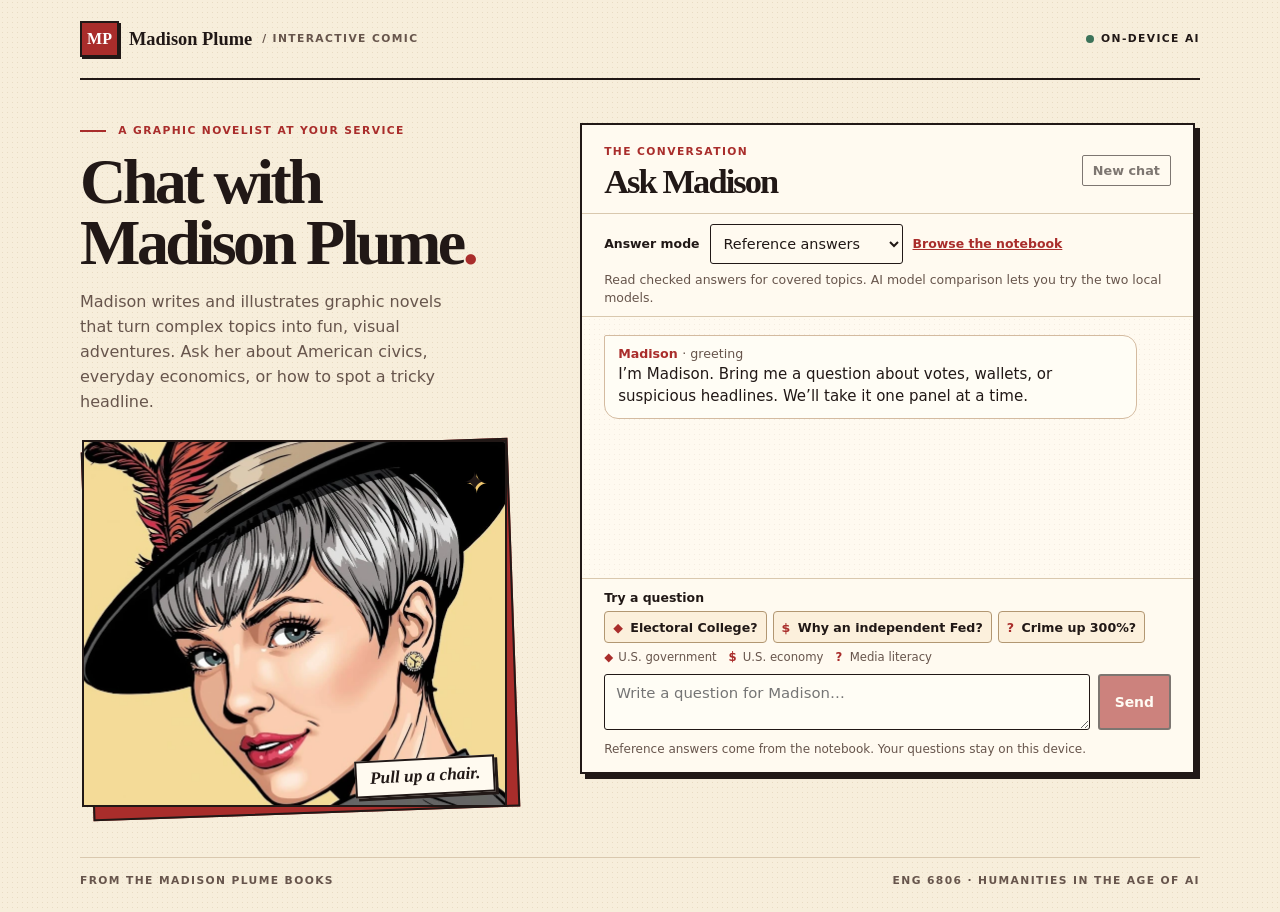
==== index.html @ 4921a209 "Expand the notebook and rotate one question per subject" ====
<!doctype html>
<html lang="en">
<head>
  <meta charset="utf-8">
  <meta name="viewport" content="width=device-width, initial-scale=1">
  <meta name="description" content="A local AI chat with graphic novelist Madison Plume about civics, money, and tricky headlines.">
  <meta name="theme-color" content="#f7eedb">
  <title>Chat with Madison Plume</title>
  <link rel="stylesheet" href="./style.css?v=5">
  <script type="module" src="./app.js?v=5"></script>
</head>
<body>
  <div class="page">
    <header class="masthead">
      <a class="imprint" href="./" aria-label="Madison Plume, home"><span class="monogram" aria-hidden="true">MP</span> Madison Plume <span class="imprint-note">/ INTERACTIVE COMIC</span></a>
      <span class="local-stamp"><span aria-hidden="true"></span> ON-DEVICE AI</span>
    </header>
    <main>
      <section class="intro" aria-labelledby="page-title">
        <p class="eyebrow"><span class="dash" aria-hidden="true"></span> A GRAPHIC NOVELIST AT YOUR SERVICE</p>
        <h1 id="page-title">Chat with<br> Madison Plume<span>.</span></h1>
        <p class="intro-copy">Madison writes and illustrates graphic novels that turn complex topics into fun, visual adventures. Ask her about American civics, everyday economics, or how to spot a tricky headline.</p>
        <figure class="portrait" id="portrait" data-pose="idle">
          <div class="portrait-art">
            <img src="./assets/madison-plume.webp" width="860" height="860" alt="Madison Plume, a silver-haired cartoon author in a black hat with a red feather.">
          </div>
          <span class="portrait-mark" aria-hidden="true">✦</span>
          <figcaption id="portrait-caption" aria-hidden="true">Pull up a chair.</figcaption>
        </figure>
      </section>

      <section class="chat" aria-labelledby="chat-title">
        <header class="chat-header">
          <div><p class="eyebrow">THE CONVERSATION</p><h2 id="chat-title">Ask Madison</h2></div>
          <button type="button" id="clear" class="quiet" disabled>New chat</button>
        </header>

        <div class="answer-options">
          <div class="answer-options-row">
            <label for="answer-mode">Answer mode</label>
            <select id="answer-mode">
              <option value="reference" selected>Reference answers</option>
              <option value="ai">AI model comparison</option>
            </select>
            <a href="https://github.com/KGSUCF/ENG6806_chat-with-madison-plume/blob/main/reference-notebook.md">Browse the notebook</a>
          </div>
          <p class="setup-note" id="mode-note">Read checked answers for covered topics. AI model comparison lets you try the two local models.</p>
        </div>

        <div class="setup" id="model-setup" hidden>
          <div class="setup-row">
            <div class="model-field">
              <label for="model">Choose a model</label>
              <select id="model">
                <option value="small">Small · 135M · ~136 MB</option>
                <option value="large">Larger · 360M · ~363 MB</option>
              </select>
            </div>
            <button type="button" id="load" class="primary">Download model</button>
          </div>
          <p class="setup-note" id="model-note">Start with Small. Your browser can save the download for later. Larger runs on your CPU for compatibility. Your messages stay on this device.</p>
          <div id="progress-wrap" class="progress-wrap" hidden>
            <progress id="progress" max="100" aria-label="Model download progress"></progress>
            <span id="progress-text" aria-hidden="true"></span>
          </div>
          <p class="status" id="model-status" role="status" hidden></p>
        </div>

        <div id="transcript" class="transcript" role="region" aria-label="Conversation" tabindex="0">
          <article class="turn">
            <h3>Madison <span>· greeting</span></h3>
            <p>I’m Madison. Bring me a question about votes, wallets, or suspicious headlines. We’ll take it one panel at a time.</p>
          </article>
        </div>
        <div class="visually-hidden" id="announcement" role="status"></div>
        <aside class="civics-reference" id="comparison-reference" aria-labelledby="comparison-title" hidden>
          <h3 id="comparison-title"></h3>
          <p id="comparison-facts"></p>
          <div class="reference-sources" id="comparison-sources"></div>
        </aside>
        <div class="starters">
          <p>Try a question</p>
          <div class="starter-buttons" id="starter-buttons"></div>
          <ul class="topic-legend" aria-label="Question symbols">
            <li><span aria-hidden="true">◆</span> U.S. government</li>
            <li><span aria-hidden="true">$</span> U.S. economy</li>
            <li><span aria-hidden="true">?</span> Media literacy</li>
          </ul>
        </div>

        <form id="composer" class="composer">
          <label class="visually-hidden" for="question">Your question for Madison</label>
          <textarea id="question" rows="2" maxlength="500" placeholder="Write a question for Madison…" required></textarea>
          <button id="send" class="primary send" type="submit" disabled>Send</button>
        </form>
        <div class="chat-foot">
          <p id="answer-foot">Reference answers come from the notebook. Your questions stay on this device.</p>
          <p id="reply-time" hidden></p>
        </div>
      </section>
    </main>
    <footer class="page-footer"><span>FROM THE MADISON PLUME BOOKS</span><span>ENG 6806 · HUMANITIES IN THE AGE OF AI</span></footer>
    <noscript><p class="noscript">Turn on JavaScript to load the model and chat.</p></noscript>
  </div>
</body>
</html>
---- style.css ----
:root {
  color-scheme: light;
  --ink: #211816;
  --muted: #67554c;
  --paper: #f7eedb;
  --panel: #fffaf0;
  --pink: #f5d5ca;
  --red: #a92d2b;
  --line: #d9c8ae;
  --gold: #f1c86f;
  font-family: system-ui, sans-serif;
  color: var(--ink);
  background: var(--paper);
}
* { box-sizing: border-box; }
[hidden] { display: none !important; }
body {
  margin: 0;
  background-image: radial-gradient(#916f3a25 .65px, transparent .65px);
  background-size: 5px 5px;
}
button, select, textarea { font: inherit; color: inherit; }
button { cursor: pointer; }
button:disabled { cursor: default; opacity: .58; }
:focus-visible { outline: 3px solid #166759; outline-offset: 3px; }
.page { width: min(1120px, calc(100% - 72px)); margin: 0 auto; }
.masthead, .page-footer { display: flex; align-items: center; justify-content: space-between; gap: 12px; }
.masthead { min-height: 80px; border-bottom: 2px solid var(--ink); }
.imprint { color: var(--ink); text-decoration: none; font: bold 1.15rem Georgia, serif; display: flex; align-items: center; gap: 10px; }
.monogram { display: grid; place-items: center; width: 39px; height: 36px; background: var(--red); color: white; border: 2px solid var(--ink); box-shadow: 2px 2px var(--ink); font-size: 1rem; }
.imprint-note, .local-stamp, .eyebrow, .page-footer {
  font: 750 .67rem/1.45 system-ui, sans-serif;
  letter-spacing: .13em;
}
.imprint-note, .page-footer { color: var(--muted); }
.local-stamp { display: flex; align-items: center; gap: 7px; white-space: nowrap; }
.local-stamp span { width: 8px; height: 8px; background: #3c7359; border-radius: 50%; }
main { display: grid; grid-template-columns: minmax(0, .83fr) minmax(0, 1.17fr); gap: clamp(32px, 5vw, 75px); align-items: start; padding: 43px 5px 37px 0; }
.eyebrow { color: var(--red); margin: 0; }
.dash { display: inline-block; width: 26px; height: 2px; vertical-align: middle; background: currentColor; margin-right: 7px; }
h1, h2 { font-family: Georgia, serif; letter-spacing: -.055em; }
h1 { font-size: clamp(3.1rem, 5vw, 4.6rem); line-height: .96; margin: 12px 0 17px; }
h1 span { color: var(--red); }
.intro-copy { margin: 0 0 26px; max-width: 36ch; line-height: 1.55; color: var(--muted); }
.portrait { position: relative; margin: 0 9px 13px 2px; isolation: isolate; }
.portrait::before {
  content: ""; position: absolute; z-index: -1; inset: 5px -7px -7px 5px;
  background: var(--red); border: 2px solid var(--ink); transform: rotate(-2deg);
}
.portrait-art { overflow: hidden; border: 2px solid var(--ink); background: var(--gold); aspect-ratio: 1.16; }
.portrait-art img { display: block; width: 100%; height: 100%; object-fit: cover; object-position: 50% 39%; transform: scale(1.02); transform-origin: 52% 59%; transition: transform .35s ease; }
.portrait-mark { position: absolute; top: 7%; right: 5%; color: var(--ink); text-shadow: 2px 2px var(--gold); font-size: 1.65rem; }
figcaption {
  position: absolute; right: 12px; bottom: 12px; max-width: calc(100% - 24px);
  border: 2px solid var(--ink); box-shadow: 3px 3px var(--ink);
  padding: 6px 13px 7px; background: var(--panel); transform: rotate(-3deg);
  font: bold italic 1.08rem Georgia, serif;
}
.portrait[data-pose="thinking"] img { transform: scale(1.09) rotate(-2.5deg) translate(1%, 0); }
.portrait[data-pose="replying"] img { animation: nod .65s ease-out; }
.portrait[data-pose="replying"] .portrait-mark { animation: glint .55s ease-out; }
@keyframes nod {
  0% { transform: scale(1.09) rotate(-2.5deg); }
  42% { transform: scale(1.08) rotate(2deg) translateY(1.6%); }
  100% { transform: scale(1.02); }
}
@keyframes glint { 50% { transform: rotate(24deg) scale(1.48); } }
.chat { display: flex; flex-direction: column; min-width: 0; background: var(--panel); border: 2px solid var(--ink); box-shadow: 5px 5px var(--ink); }
.chat-header, .setup, .starters, .composer, .chat-foot { padding-inline: 22px; }
.chat-header { display: flex; justify-content: space-between; align-items: center; gap: 12px; padding-block: 19px 15px; }
h2 { font-size: 2.15rem; line-height: 1; margin: 4px 0 0; }
.quiet { border: 1px solid var(--ink); background: none; padding: 7px 10px; border-radius: 2px; font-size: .8rem; font-weight: 700; }
.quiet:hover:enabled { background: var(--pink); }
.setup { background: #f0e4cd; border-block: 1px solid var(--line); padding-block: 12px 11px; }
.setup-row { display: flex; align-items: end; flex-wrap: wrap; gap: 8px; }
.model-field { display: grid; flex: 1 1 185px; gap: 4px; min-width: 0; }
.model-field label, .starters > p { font-size: .78rem; font-weight: 750; }
select { min-width: 0; width: 100%; background: var(--panel); border: 1px solid var(--ink); border-radius: 3px; padding: 8px 9px; min-height: 40px; font-size: .9rem; }
.primary { min-height: 40px; padding: 8px 13px; border: 2px solid var(--ink); border-radius: 3px; font-weight: 750; font-size: .87rem; background: var(--red); color: #fffdf7; }
.primary:hover:enabled { background: #842320; }
.setup-note, .status, .chat-foot p { margin: 7px 0 0; color: var(--muted); font-size: .78rem; line-height: 1.42; }
.answer-options { padding: 10px 22px; border-block: 1px solid var(--line); }
.answer-options-row { display: flex; flex-wrap: wrap; align-items: center; gap: 6px 10px; }
.answer-options label, .answer-options a { font-size: .78rem; font-weight: 750; }
.answer-options select { width: auto; max-width: 100%; }
.answer-options a { color: var(--red); }
.status { color: var(--ink); font-weight: 650; }
.status[data-error="true"] { color: #8c221d; }
.progress-wrap { display: flex; align-items: center; gap: 8px; margin-top: 8px; }
progress { width: 100%; height: 12px; accent-color: var(--red); }
#progress-text { font-size: .75rem; font-weight: 700; }
.transcript {
  height: clamp(230px, 29vh, 320px); overflow: auto; padding: 18px 22px; overscroll-behavior: contain;
  background-image: radial-gradient(#aa87641c .6px, transparent .6px); background-size: 5px 5px;
  scrollbar-color: #b39b7b var(--panel); scrollbar-width: thin;
}
.transcript:focus-visible { outline-offset: -4px; }
.turn { border: 1px solid #d4bba0; border-radius: 2px 14px 14px 14px; padding: 10px 13px; max-width: 94%; background: #fffdf5; }
.turn + .turn { margin-top: 10px; }
.turn.user { margin-left: auto; background: #f6dfd2; border-radius: 14px 2px 14px 14px; width: fit-content; }
.turn h3 { font-size: .79rem; color: var(--red); margin: 0 0 3px; }
.turn h3 span { font-weight: 500; color: var(--muted); }
.turn p { margin: 0; font-size: .94rem; line-height: 1.45; overflow-wrap: anywhere; white-space: pre-wrap; }
.turn.pending p { color: var(--muted); font-style: italic; }
.civics-reference { margin: 0 14px 10px; padding: 9px 12px; border: 1px solid var(--line); border-left: 3px solid var(--red); background: #f0e4cd; font-size: .82rem; line-height: 1.45; }
.civics-reference h3, .civics-reference p { margin: 0 0 4px; }
.civics-reference h3 { font-size: .82rem; }
.reference-sources { display: grid; gap: 3px; margin-top: 7px; }
.reference-sources a { color: var(--red); font-size: .78rem; font-weight: 700; }
.starters { border-top: 1px solid var(--line); padding-block: 11px 10px; }
.starters > p { margin: 0 0 6px; }
.starter-buttons { display: flex; flex-wrap: wrap; gap: 6px; }
.starter-buttons button { background: #fcf0dc; border: 1px solid #b29772; border-radius: 4px; font-size: .79rem; font-weight: 700; padding: 6px 8px; min-height: 32px; }
.starter-buttons button:hover:enabled { background: var(--pink); border-color: var(--red); }
.starter-buttons span { color: var(--red); margin-right: 3px; }
.topic-legend { display: flex; flex-wrap: wrap; gap: 4px 12px; margin: 7px 0 0; padding: 0; list-style: none; color: var(--muted); font-size: .73rem; }
.topic-legend span { display: inline-block; min-width: .9em; color: var(--red); font-weight: 750; }
.composer { display: flex; gap: 8px; align-items: stretch; }
textarea { display: block; flex: 1 1 auto; width: 0; min-height: 48px; padding: 9px 11px; border: 1px solid var(--ink); border-radius: 3px; background: #fffdf5; font-size: .93rem; resize: vertical; }
.send { white-space: nowrap; padding-inline: 15px; }
.send span { margin-left: 3px; }
.chat-foot { padding-block: 4px 14px; }
.chat-foot p { font-size: .75rem; }
#reply-time { color: var(--ink); }
.page-footer { border-top: 1px solid var(--line); padding: 15px 0 24px; }
.visually-hidden { position: absolute; width: 1px; height: 1px; padding: 0; overflow: hidden; clip-path: inset(50%); white-space: nowrap; }
@media (max-width: 850px) {
  .page { width: calc(100% - 42px); }
  main { gap: 26px; }
  h1 { font-size: clamp(2.7rem, 6.2vw, 4rem); }
  .chat-header, .answer-options, .setup, .starters, .composer, .chat-foot, .transcript { padding-inline: 14px; }
}
@media (max-width: 680px) {
  .page { width: calc(100% - 32px); }
  .masthead { min-height: 62px; }
  .imprint-note { display: none; }
  main { grid-template-columns: 1fr; gap: 23px; padding-top: 24px; }
  h1 { font-size: clamp(2.7rem, 11vw, 4rem); }
  h1 br { display: none; }
  .intro-copy { margin-bottom: 16px; max-width: 55ch; }
  .portrait { max-width: 425px; }
  .portrait-art { aspect-ratio: 1.38; }
  .portrait-art img { object-position: 50% 33%; }
  .chat { box-shadow: 4px 4px var(--ink); }
  .transcript { height: 240px; }
  .page-footer { flex-wrap: wrap; }
}
@media (prefers-reduced-motion: reduce) {
  .portrait[data-pose] img, .portrait[data-pose] .portrait-mark { transform: none; animation: none; transition: none; }
}
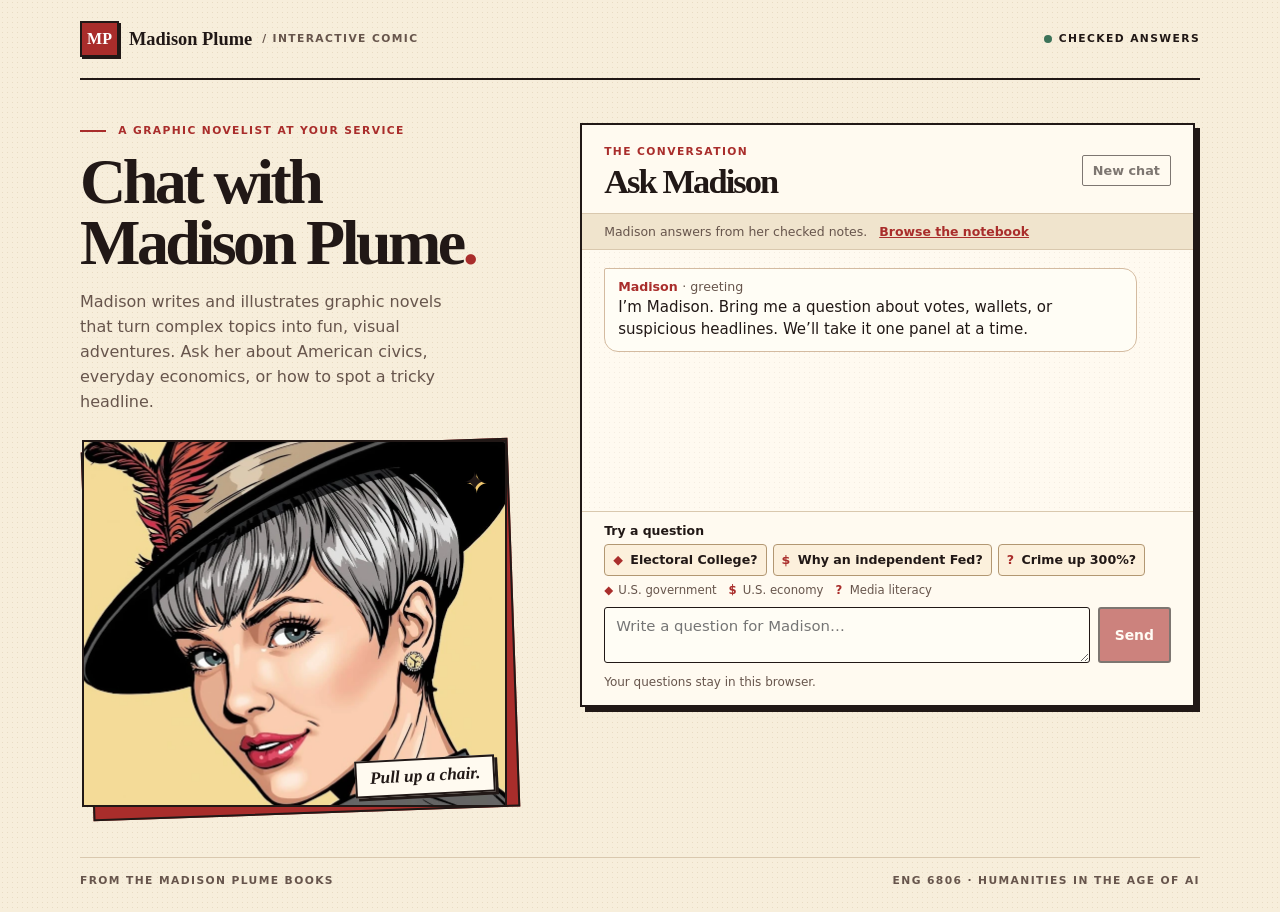
==== commit e7cfe680: "Have Madison reply with exact notebook text" ====
--- a/index.html
+++ b/index.html
@@ -3,17 +3,17 @@
 <head>
   <meta charset="utf-8">
   <meta name="viewport" content="width=device-width, initial-scale=1">
-  <meta name="description" content="A local AI chat with graphic novelist Madison Plume about civics, money, and tricky headlines.">
+  <meta name="description" content="Ask graphic novelist Madison Plume about civics, money, and tricky headlines. Her answers come from a checked reference notebook.">
   <meta name="theme-color" content="#f7eedb">
   <title>Chat with Madison Plume</title>
-  <link rel="stylesheet" href="./style.css?v=5">
-  <script type="module" src="./app.js?v=5"></script>
+  <link rel="stylesheet" href="./style.css?v=8">
+  <script type="module" src="./app.js?v=8"></script>
 </head>
 <body>
   <div class="page">
     <header class="masthead">
       <a class="imprint" href="./" aria-label="Madison Plume, home"><span class="monogram" aria-hidden="true">MP</span> Madison Plume <span class="imprint-note">/ INTERACTIVE COMIC</span></a>
-      <span class="local-stamp"><span aria-hidden="true"></span> ON-DEVICE AI</span>
+      <span class="local-stamp"><span aria-hidden="true"></span> CHECKED ANSWERS</span>
     </header>
     <main>
       <section class="intro" aria-labelledby="page-title">
@@ -35,35 +35,9 @@
           <button type="button" id="clear" class="quiet" disabled>New chat</button>
         </header>
 
-        <div class="answer-options">
-          <div class="answer-options-row">
-            <label for="answer-mode">Answer mode</label>
-            <select id="answer-mode">
-              <option value="reference" selected>Reference answers</option>
-              <option value="ai">AI model comparison</option>
-            </select>
-            <a href="https://github.com/KGSUCF/ENG6806_chat-with-madison-plume/blob/main/reference-notebook.md">Browse the notebook</a>
-          </div>
-          <p class="setup-note" id="mode-note">Read checked answers for covered topics. AI model comparison lets you try the two local models.</p>
-        </div>
-
-        <div class="setup" id="model-setup" hidden>
-          <div class="setup-row">
-            <div class="model-field">
-              <label for="model">Choose a model</label>
-              <select id="model">
-                <option value="small">Small · 135M · ~136 MB</option>
-                <option value="large">Larger · 360M · ~363 MB</option>
-              </select>
-            </div>
-            <button type="button" id="load" class="primary">Download model</button>
-          </div>
-          <p class="setup-note" id="model-note">Start with Small. Your browser can save the download for later. Larger runs on your CPU for compatibility. Your messages stay on this device.</p>
-          <div id="progress-wrap" class="progress-wrap" hidden>
-            <progress id="progress" max="100" aria-label="Model download progress"></progress>
-            <span id="progress-text" aria-hidden="true"></span>
-          </div>
-          <p class="status" id="model-status" role="status" hidden></p>
+        <div class="notebook-banner">
+          <p>Madison answers from her checked notes.</p>
+          <a href="https://github.com/KGSUCF/ENG6806_chat-with-madison-plume/blob/main/reference-notebook.md">Browse the notebook</a>
         </div>
 
         <div id="transcript" class="transcript" role="region" aria-label="Conversation" tabindex="0">
@@ -73,11 +47,6 @@
           </article>
         </div>
         <div class="visually-hidden" id="announcement" role="status"></div>
-        <aside class="civics-reference" id="comparison-reference" aria-labelledby="comparison-title" hidden>
-          <h3 id="comparison-title"></h3>
-          <p id="comparison-facts"></p>
-          <div class="reference-sources" id="comparison-sources"></div>
-        </aside>
         <div class="starters">
           <p>Try a question</p>
           <div class="starter-buttons" id="starter-buttons"></div>
@@ -94,13 +63,12 @@
           <button id="send" class="primary send" type="submit" disabled>Send</button>
         </form>
         <div class="chat-foot">
-          <p id="answer-foot">Reference answers come from the notebook. Your questions stay on this device.</p>
-          <p id="reply-time" hidden></p>
+          <p>Your questions stay in this browser.</p>
         </div>
       </section>
     </main>
     <footer class="page-footer"><span>FROM THE MADISON PLUME BOOKS</span><span>ENG 6806 · HUMANITIES IN THE AGE OF AI</span></footer>
-    <noscript><p class="noscript">Turn on JavaScript to load the model and chat.</p></noscript>
+    <noscript><p class="noscript">Turn on JavaScript to chat with Madison.</p></noscript>
   </div>
 </body>
 </html>
--- a/style.css
+++ b/style.css
@@ -19,7 +19,7 @@
   background-image: radial-gradient(#916f3a25 .65px, transparent .65px);
   background-size: 5px 5px;
 }
-button, select, textarea { font: inherit; color: inherit; }
+button, textarea { font: inherit; color: inherit; }
 button { cursor: pointer; }
 button:disabled { cursor: default; opacity: .58; }
 :focus-visible { outline: 3px solid #166759; outline-offset: 3px; }
@@ -66,29 +66,16 @@
 }
 @keyframes glint { 50% { transform: rotate(24deg) scale(1.48); } }
 .chat { display: flex; flex-direction: column; min-width: 0; background: var(--panel); border: 2px solid var(--ink); box-shadow: 5px 5px var(--ink); }
-.chat-header, .setup, .starters, .composer, .chat-foot { padding-inline: 22px; }
+.chat-header, .notebook-banner, .starters, .composer, .chat-foot { padding-inline: 22px; }
 .chat-header { display: flex; justify-content: space-between; align-items: center; gap: 12px; padding-block: 19px 15px; }
 h2 { font-size: 2.15rem; line-height: 1; margin: 4px 0 0; }
 .quiet { border: 1px solid var(--ink); background: none; padding: 7px 10px; border-radius: 2px; font-size: .8rem; font-weight: 700; }
 .quiet:hover:enabled { background: var(--pink); }
-.setup { background: #f0e4cd; border-block: 1px solid var(--line); padding-block: 12px 11px; }
-.setup-row { display: flex; align-items: end; flex-wrap: wrap; gap: 8px; }
-.model-field { display: grid; flex: 1 1 185px; gap: 4px; min-width: 0; }
-.model-field label, .starters > p { font-size: .78rem; font-weight: 750; }
-select { min-width: 0; width: 100%; background: var(--panel); border: 1px solid var(--ink); border-radius: 3px; padding: 8px 9px; min-height: 40px; font-size: .9rem; }
 .primary { min-height: 40px; padding: 8px 13px; border: 2px solid var(--ink); border-radius: 3px; font-weight: 750; font-size: .87rem; background: var(--red); color: #fffdf7; }
 .primary:hover:enabled { background: #842320; }
-.setup-note, .status, .chat-foot p { margin: 7px 0 0; color: var(--muted); font-size: .78rem; line-height: 1.42; }
-.answer-options { padding: 10px 22px; border-block: 1px solid var(--line); }
-.answer-options-row { display: flex; flex-wrap: wrap; align-items: center; gap: 6px 10px; }
-.answer-options label, .answer-options a { font-size: .78rem; font-weight: 750; }
-.answer-options select { width: auto; max-width: 100%; }
-.answer-options a { color: var(--red); }
-.status { color: var(--ink); font-weight: 650; }
-.status[data-error="true"] { color: #8c221d; }
-.progress-wrap { display: flex; align-items: center; gap: 8px; margin-top: 8px; }
-progress { width: 100%; height: 12px; accent-color: var(--red); }
-#progress-text { font-size: .75rem; font-weight: 700; }
+.notebook-banner { display: flex; flex-wrap: wrap; align-items: center; gap: 5px 12px; padding-block: 10px; border-block: 1px solid var(--line); background: #f0e4cd; color: var(--muted); font-size: .78rem; }
+.notebook-banner p { margin: 0; }
+.notebook-banner a { color: var(--red); font-weight: 750; }
 .transcript {
   height: clamp(230px, 29vh, 320px); overflow: auto; padding: 18px 22px; overscroll-behavior: contain;
   background-image: radial-gradient(#aa87641c .6px, transparent .6px); background-size: 5px 5px;
@@ -101,14 +88,10 @@
 .turn h3 { font-size: .79rem; color: var(--red); margin: 0 0 3px; }
 .turn h3 span { font-weight: 500; color: var(--muted); }
 .turn p { margin: 0; font-size: .94rem; line-height: 1.45; overflow-wrap: anywhere; white-space: pre-wrap; }
-.turn.pending p { color: var(--muted); font-style: italic; }
-.civics-reference { margin: 0 14px 10px; padding: 9px 12px; border: 1px solid var(--line); border-left: 3px solid var(--red); background: #f0e4cd; font-size: .82rem; line-height: 1.45; }
-.civics-reference h3, .civics-reference p { margin: 0 0 4px; }
-.civics-reference h3 { font-size: .82rem; }
 .reference-sources { display: grid; gap: 3px; margin-top: 7px; }
 .reference-sources a { color: var(--red); font-size: .78rem; font-weight: 700; }
 .starters { border-top: 1px solid var(--line); padding-block: 11px 10px; }
-.starters > p { margin: 0 0 6px; }
+.starters > p { margin: 0 0 6px; font-size: .78rem; font-weight: 750; }
 .starter-buttons { display: flex; flex-wrap: wrap; gap: 6px; }
 .starter-buttons button { background: #fcf0dc; border: 1px solid #b29772; border-radius: 4px; font-size: .79rem; font-weight: 700; padding: 6px 8px; min-height: 32px; }
 .starter-buttons button:hover:enabled { background: var(--pink); border-color: var(--red); }
@@ -118,17 +101,15 @@
 .composer { display: flex; gap: 8px; align-items: stretch; }
 textarea { display: block; flex: 1 1 auto; width: 0; min-height: 48px; padding: 9px 11px; border: 1px solid var(--ink); border-radius: 3px; background: #fffdf5; font-size: .93rem; resize: vertical; }
 .send { white-space: nowrap; padding-inline: 15px; }
-.send span { margin-left: 3px; }
 .chat-foot { padding-block: 4px 14px; }
-.chat-foot p { font-size: .75rem; }
-#reply-time { color: var(--ink); }
+.chat-foot p { margin: 7px 0 0; color: var(--muted); font-size: .75rem; line-height: 1.42; }
 .page-footer { border-top: 1px solid var(--line); padding: 15px 0 24px; }
 .visually-hidden { position: absolute; width: 1px; height: 1px; padding: 0; overflow: hidden; clip-path: inset(50%); white-space: nowrap; }
 @media (max-width: 850px) {
   .page { width: calc(100% - 42px); }
   main { gap: 26px; }
   h1 { font-size: clamp(2.7rem, 6.2vw, 4rem); }
-  .chat-header, .answer-options, .setup, .starters, .composer, .chat-foot, .transcript { padding-inline: 14px; }
+  .chat-header, .notebook-banner, .starters, .composer, .chat-foot, .transcript { padding-inline: 14px; }
 }
 @media (max-width: 680px) {
   .page { width: calc(100% - 32px); }
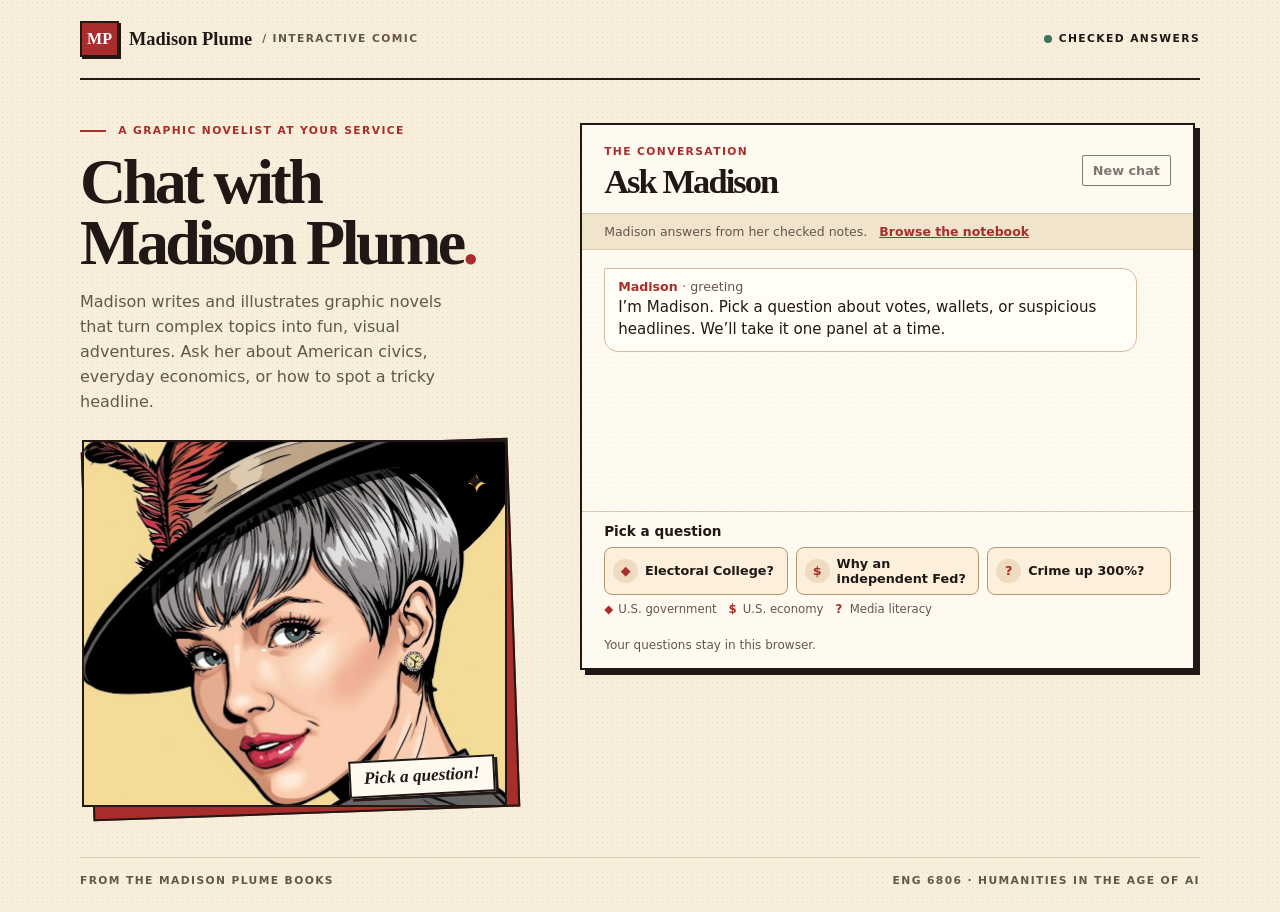
==== commit de5c97c8: "Let visitors choose questions with checked answers" ====
--- a/index.html
+++ b/index.html
@@ -6,8 +6,8 @@
   <meta name="description" content="Ask graphic novelist Madison Plume about civics, money, and tricky headlines. Her answers come from a checked reference notebook.">
   <meta name="theme-color" content="#f7eedb">
   <title>Chat with Madison Plume</title>
-  <link rel="stylesheet" href="./style.css?v=8">
-  <script type="module" src="./app.js?v=8"></script>
+  <link rel="stylesheet" href="./style.css?v=9">
+  <script type="module" src="./app.js?v=9"></script>
 </head>
 <body>
   <div class="page">
@@ -43,13 +43,14 @@
         <div id="transcript" class="transcript" role="region" aria-label="Conversation" tabindex="0">
           <article class="turn">
             <h3>Madison <span>· greeting</span></h3>
-            <p>I’m Madison. Bring me a question about votes, wallets, or suspicious headlines. We’ll take it one panel at a time.</p>
+            <p>I’m Madison. Pick a question about votes, wallets, or suspicious headlines. We’ll take it one panel at a time.</p>
           </article>
         </div>
         <div class="visually-hidden" id="announcement" role="status"></div>
         <div class="starters">
-          <p>Try a question</p>
-          <div class="starter-buttons" id="starter-buttons"></div>
+          <h3 id="question-heading">Pick a question</h3>
+          <p id="question-status" role="status">Opening Madison’s notebook…</p>
+          <div class="starter-buttons" id="starter-buttons" role="group" aria-labelledby="question-heading"></div>
           <ul class="topic-legend" aria-label="Question symbols">
             <li><span aria-hidden="true">◆</span> U.S. government</li>
             <li><span aria-hidden="true">$</span> U.S. economy</li>
@@ -57,11 +58,6 @@
           </ul>
         </div>
 
-        <form id="composer" class="composer">
-          <label class="visually-hidden" for="question">Your question for Madison</label>
-          <textarea id="question" rows="2" maxlength="500" placeholder="Write a question for Madison…" required></textarea>
-          <button id="send" class="primary send" type="submit" disabled>Send</button>
-        </form>
         <div class="chat-foot">
           <p>Your questions stay in this browser.</p>
         </div>
--- a/style.css
+++ b/style.css
@@ -19,7 +19,7 @@
   background-image: radial-gradient(#916f3a25 .65px, transparent .65px);
   background-size: 5px 5px;
 }
-button, textarea { font: inherit; color: inherit; }
+button { font: inherit; color: inherit; }
 button { cursor: pointer; }
 button:disabled { cursor: default; opacity: .58; }
 :focus-visible { outline: 3px solid #166759; outline-offset: 3px; }
@@ -66,13 +66,11 @@
 }
 @keyframes glint { 50% { transform: rotate(24deg) scale(1.48); } }
 .chat { display: flex; flex-direction: column; min-width: 0; background: var(--panel); border: 2px solid var(--ink); box-shadow: 5px 5px var(--ink); }
-.chat-header, .notebook-banner, .starters, .composer, .chat-foot { padding-inline: 22px; }
+.chat-header, .notebook-banner, .starters, .chat-foot { padding-inline: 22px; }
 .chat-header { display: flex; justify-content: space-between; align-items: center; gap: 12px; padding-block: 19px 15px; }
 h2 { font-size: 2.15rem; line-height: 1; margin: 4px 0 0; }
 .quiet { border: 1px solid var(--ink); background: none; padding: 7px 10px; border-radius: 2px; font-size: .8rem; font-weight: 700; }
 .quiet:hover:enabled { background: var(--pink); }
-.primary { min-height: 40px; padding: 8px 13px; border: 2px solid var(--ink); border-radius: 3px; font-weight: 750; font-size: .87rem; background: var(--red); color: #fffdf7; }
-.primary:hover:enabled { background: #842320; }
 .notebook-banner { display: flex; flex-wrap: wrap; align-items: center; gap: 5px 12px; padding-block: 10px; border-block: 1px solid var(--line); background: #f0e4cd; color: var(--muted); font-size: .78rem; }
 .notebook-banner p { margin: 0; }
 .notebook-banner a { color: var(--red); font-weight: 750; }
@@ -91,16 +89,14 @@
 .reference-sources { display: grid; gap: 3px; margin-top: 7px; }
 .reference-sources a { color: var(--red); font-size: .78rem; font-weight: 700; }
 .starters { border-top: 1px solid var(--line); padding-block: 11px 10px; }
-.starters > p { margin: 0 0 6px; font-size: .78rem; font-weight: 750; }
-.starter-buttons { display: flex; flex-wrap: wrap; gap: 6px; }
-.starter-buttons button { background: #fcf0dc; border: 1px solid #b29772; border-radius: 4px; font-size: .79rem; font-weight: 700; padding: 6px 8px; min-height: 32px; }
+.starters h3 { margin: 0 0 8px; font-size: .85rem; }
+#question-status { margin: 0 0 8px; color: var(--muted); font-size: .8rem; }
+.starter-buttons { display: grid; grid-template-columns: repeat(3, minmax(0, 1fr)); gap: 8px; }
+.starter-buttons button { display: flex; align-items: center; gap: 7px; background: #fcf0dc; border: 1px solid #b29772; border-radius: 8px; font-size: .8rem; font-weight: 700; padding: 8px; min-height: 46px; text-align: left; }
 .starter-buttons button:hover:enabled { background: var(--pink); border-color: var(--red); }
-.starter-buttons span { color: var(--red); margin-right: 3px; }
+.question-symbol { display: grid; place-items: center; flex: 0 0 1.55rem; aspect-ratio: 1; border-radius: 50%; background: #efdbc0; color: var(--red); }
 .topic-legend { display: flex; flex-wrap: wrap; gap: 4px 12px; margin: 7px 0 0; padding: 0; list-style: none; color: var(--muted); font-size: .73rem; }
 .topic-legend span { display: inline-block; min-width: .9em; color: var(--red); font-weight: 750; }
-.composer { display: flex; gap: 8px; align-items: stretch; }
-textarea { display: block; flex: 1 1 auto; width: 0; min-height: 48px; padding: 9px 11px; border: 1px solid var(--ink); border-radius: 3px; background: #fffdf5; font-size: .93rem; resize: vertical; }
-.send { white-space: nowrap; padding-inline: 15px; }
 .chat-foot { padding-block: 4px 14px; }
 .chat-foot p { margin: 7px 0 0; color: var(--muted); font-size: .75rem; line-height: 1.42; }
 .page-footer { border-top: 1px solid var(--line); padding: 15px 0 24px; }
@@ -109,7 +105,7 @@
   .page { width: calc(100% - 42px); }
   main { gap: 26px; }
   h1 { font-size: clamp(2.7rem, 6.2vw, 4rem); }
-  .chat-header, .notebook-banner, .starters, .composer, .chat-foot, .transcript { padding-inline: 14px; }
+  .chat-header, .notebook-banner, .starters, .chat-foot, .transcript { padding-inline: 14px; }
 }
 @media (max-width: 680px) {
   .page { width: calc(100% - 32px); }
@@ -126,6 +122,9 @@
   .transcript { height: 240px; }
   .page-footer { flex-wrap: wrap; }
 }
+@media (max-width: 540px) {
+  .starter-buttons { grid-template-columns: 1fr; }
+}
 @media (prefers-reduced-motion: reduce) {
   .portrait[data-pose] img, .portrait[data-pose] .portrait-mark { transform: none; animation: none; transition: none; }
 }
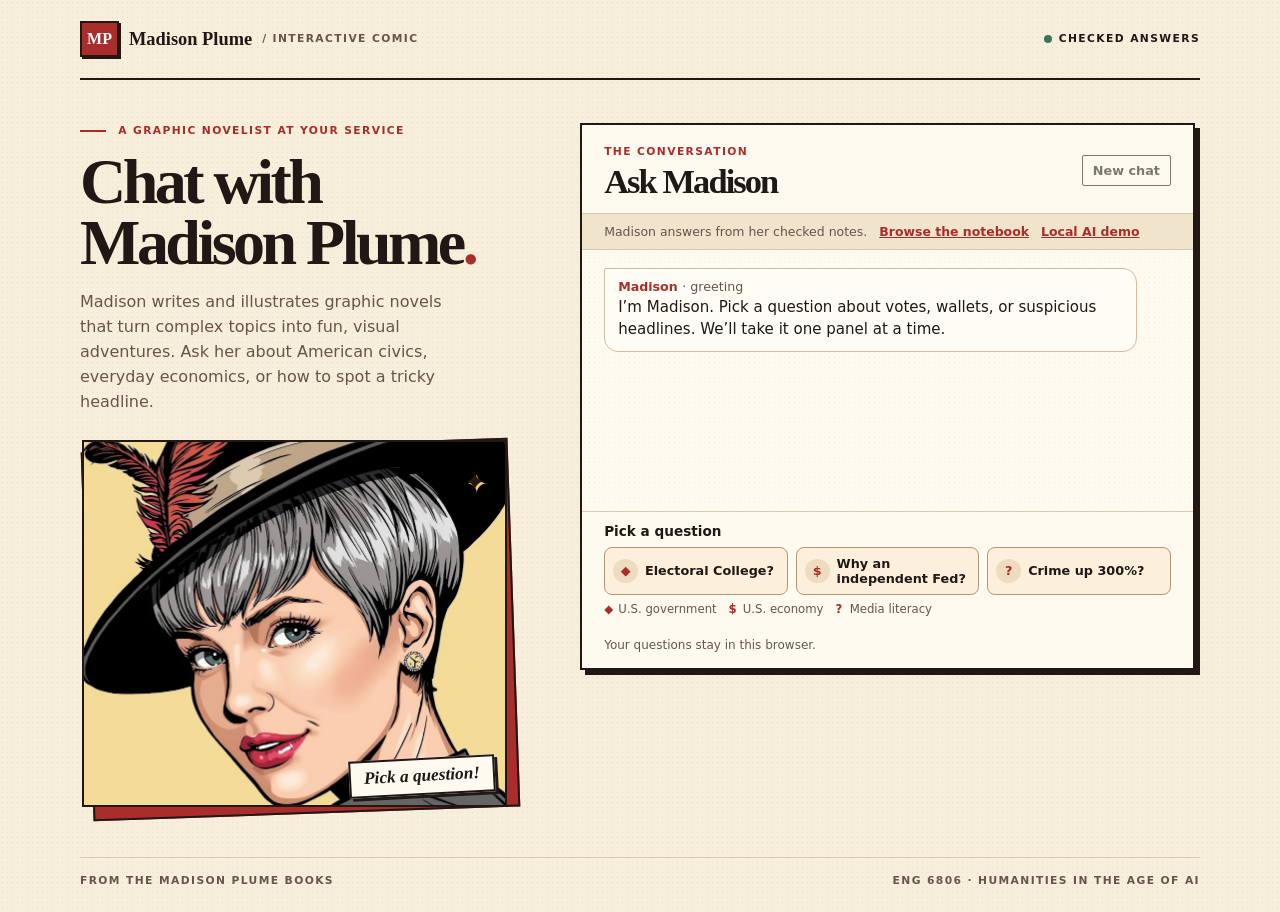
==== commit 9dd0cd65: "Publish the local AI comparison alongside the notebook chat" ====
--- a/index.html
+++ b/index.html
@@ -6,8 +6,8 @@
   <meta name="description" content="Ask graphic novelist Madison Plume about civics, money, and tricky headlines. Her answers come from a checked reference notebook.">
   <meta name="theme-color" content="#f7eedb">
   <title>Chat with Madison Plume</title>
-  <link rel="stylesheet" href="./style.css?v=9">
-  <script type="module" src="./app.js?v=9"></script>
+  <link rel="stylesheet" href="./style.css?v=10">
+  <script type="module" src="./app.js?v=10"></script>
 </head>
 <body>
   <div class="page">
@@ -38,6 +38,7 @@
         <div class="notebook-banner">
           <p>Madison answers from her checked notes.</p>
           <a href="https://github.com/KGSUCF/ENG6806_chat-with-madison-plume/blob/main/reference-notebook.md">Browse the notebook</a>
+          <a href="./local-model/">Local AI demo</a>
         </div>
 
         <div id="transcript" class="transcript" role="region" aria-label="Conversation" tabindex="0">
--- a/style.css
+++ b/style.css
@@ -86,6 +86,7 @@
 .turn h3 { font-size: .79rem; color: var(--red); margin: 0 0 3px; }
 .turn h3 span { font-weight: 500; color: var(--muted); }
 .turn p { margin: 0; font-size: .94rem; line-height: 1.45; overflow-wrap: anywhere; white-space: pre-wrap; }
+.turn p + p { margin-top: .5em; }
 .reference-sources { display: grid; gap: 3px; margin-top: 7px; }
 .reference-sources a { color: var(--red); font-size: .78rem; font-weight: 700; }
 .starters { border-top: 1px solid var(--line); padding-block: 11px 10px; }
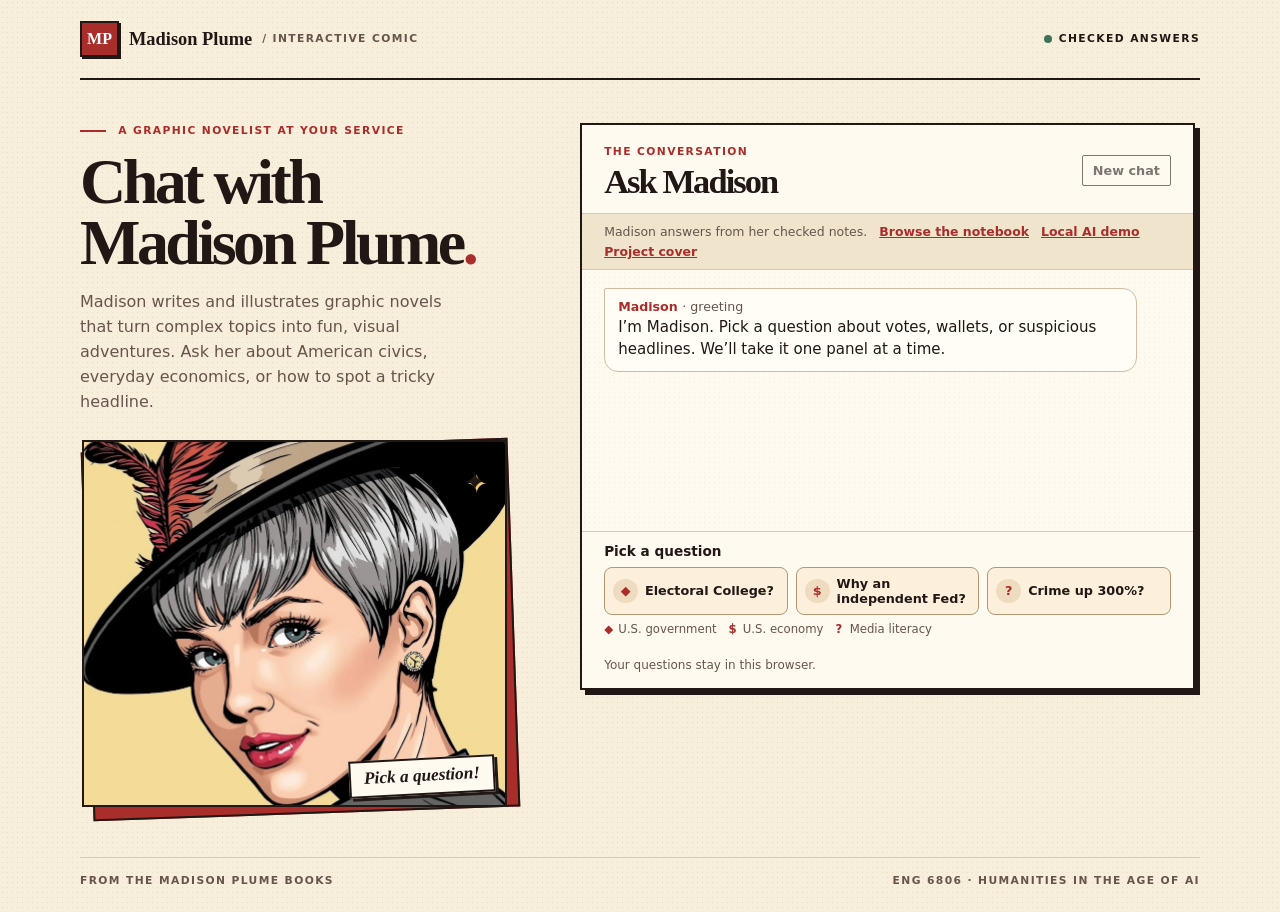
==== commit 58e6e198: "Publish an HTML cover page for the Madison Plume project" ====
--- a/index.html
+++ b/index.html
@@ -39,6 +39,7 @@
           <p>Madison answers from her checked notes.</p>
           <a href="https://github.com/KGSUCF/ENG6806_chat-with-madison-plume/blob/main/reference-notebook.md">Browse the notebook</a>
           <a href="./local-model/">Local AI demo</a>
+          <a href="./cover/">Project cover</a>
         </div>
 
         <div id="transcript" class="transcript" role="region" aria-label="Conversation" tabindex="0">
